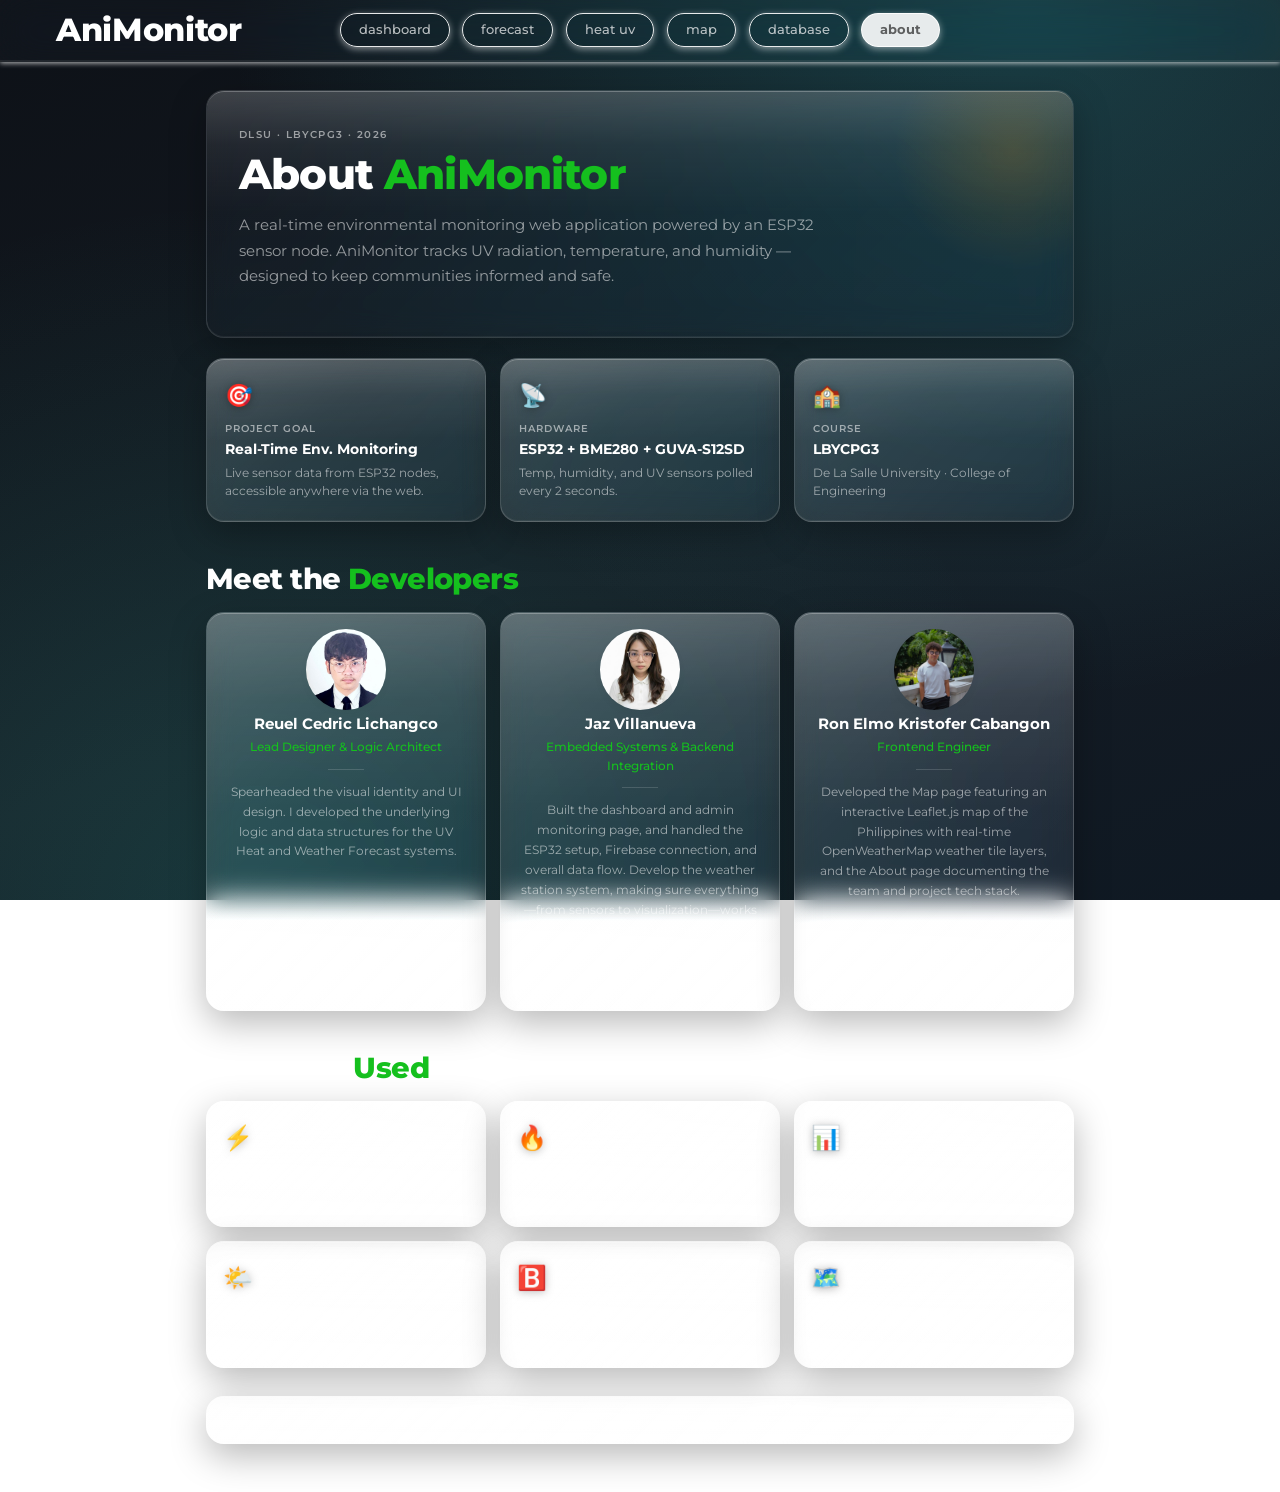
==== about.html @ 3cd56516 "move site to root for github pages" ====
<!DOCTYPE html>
<html lang="en">
<head>
    <meta charset="UTF-8">
    <meta name="viewport" content="width=device-width, initial-scale=1.0">
    <title>AniMonitor — About</title>

    <link href="https://cdn.jsdelivr.net/npm/bootstrap@5.3.3/dist/css/bootstrap.min.css" rel="stylesheet">
    <link href="https://fonts.googleapis.com/css2?family=Montserrat:wght@300;400;500;600;700;800;900&display=swap" rel="stylesheet">
    <link rel="stylesheet" href="https://cdnjs.cloudflare.com/ajax/libs/font-awesome/6.4.0/css/all.min.css">
    <link rel="stylesheet" href="css/navbar.css">
    <link rel="stylesheet" href="css/about.css">
</head>
<body>

    <nav class="navbar navbar-expand-lg fixed-top">
        <div class="container-fluid px-3">
            <a href="dashboard.html" class="navbar-logo ms-4">AniMonitor</a>

            <button class="navbar-toggler ms-auto" type="button"
                    data-bs-toggle="collapse" data-bs-target="#navbarMenu"
                    aria-controls="navbarMenu" aria-expanded="false" aria-label="Toggle navigation">
                <span class="navbar-toggler-icon"></span>
            </button>

            <div class="collapse navbar-collapse" id="navbarMenu">
                <ul class="navbar-menu mx-auto mt-2 mt-lg-0">
                    <li><a href="dashboard.html">dashboard</a></li>
                    <li><a href="weather-forecast.html">forecast</a></li>
                    <li><a href="uv-heat.html">heat uv</a></li>
                    <li><a href="map.html">map</a></li>
                    <li><a href="admin-database.html">database</a></li>
                    <li><a href="about.html" class="active">about</a></li>
                </ul>
            </div>
        </div>
    </nav>

    <div class="page-wrapper">

        <section class="hero-section glass">
            <div class="hero-eyebrow">DLSU · LBYCPG3 · 2026</div>
            <h1 class="hero-title">About <span class="accent">AniMonitor</span></h1>
            <p class="hero-desc">
                A real-time environmental monitoring web application powered by an ESP32 sensor node.
                AniMonitor tracks UV radiation, temperature, and humidity — designed to keep communities
                informed and safe.
            </p>
            <!--
            <div class="hero-tags">
                <span class="tag">☀️ UV Index</span>
                <span class="tag">🌡️ Temperature</span>
                <span class="tag">💧 Humidity</span>
                <span class="tag">📡 ESP32</span>
                <span class="tag">🔥 Firebase</span>
            </div>
            -->
        </section>

        <div class="info-row">

            <div class="glass info-card">
                <div class="info-icon">🎯</div>
                <div class="info-label">Project Goal</div>
                <div class="info-value">Real-Time Env. Monitoring</div>
                <div class="info-sub">Live sensor data from ESP32 nodes, accessible anywhere via the web.</div>
            </div>

            <div class="glass info-card">
                <div class="info-icon">📡</div>
                <div class="info-label">Hardware</div>
                <div class="info-value">ESP32 + BME280 + GUVA-S12SD</div>
                <div class="info-sub">Temp, humidity, and UV sensors polled every 2 seconds.</div>
            </div>

            <div class="glass info-card">
                <div class="info-icon">🏫</div>
                <div class="info-label">Course</div>
                <div class="info-value">LBYCPG3</div>
                <div class="info-sub">De La Salle University · College of Engineering</div>
            </div>

        </div>

        <section class="section-header">
            <h2 class="section-title">Meet the <span class="accent">Developers</span></h2>
        </section>

        <div class="team-row">

            <!-- Reuel -->
            <div class="glass member-card">
                <div class="member-avatar">
                    <img src="about-images/Lichangco.jpg" alt="RL" style="width: 130%; height: 130%; border-radius: 50%; object-fit: cover;">    
                </div>
                <div class="member-name">Reuel Cedric Lichangco</div>
                <div class="member-role">Lead Designer & Logic Architect</div>
                <div class="member-divider"></div>
                <div class="member-bio">Spearheaded the visual identity and UI design. I developed the underlying 
        logic and data structures for the UV Heat and Weather Forecast systems.</div>
                <div class="member-links">
                    <a href="https://github.com/Tentabros" class="member-link" aria-label="GitHub"><i class="fab fa-github"></i></a>
                    <a href="#" class="member-link" aria-label="LinkedIn"><i class="fab fa-linkedin"></i></a>
                    <a href="mailto:reuel_cedric_lichangco@dlsu.edu.ph" class="member-link" aria-label="Email"><i class="far fa-envelope"></i></a>
                </div>
            </div>

            <!-- Jaz -->
            <div class="glass member-card">
                <div class="member-avatar">
                    <img src="about-images/Villanueva.jpg" alt="Jaz" style="width: 130%; height: 130%; border-radius: 50%; object-fit: cover;">
                </div>
                <div class="member-name">Jaz Villanueva</div>
                <div class="member-role">Embedded Systems & Backend Integration</div>
                <div class="member-divider"></div>
                <div class="member-bio">Built the dashboard and admin monitoring page, and handled the ESP32 setup, 
                    Firebase connection, and overall data flow. Develop the weather station system, making sure everything—from sensors to visualization—works smoothly together.</div>
                <div class="member-links">
                    <a href="https://github.com/JazVVillanueva" class="member-link" aria-label="GitHub"><i class="fab fa-github"></i></a>
                    <a href="https://www.linkedin.com/in/jaz-villanueva-2683652b9?utm_source=share_via&utm_content=profile&utm_medium=member_ios" class="member-link" aria-label="LinkedIn"><i class="fab fa-linkedin"></i></a>
                    <a href="mailto:jaz_villanueva@dsu.edu.ph" class="member-link" aria-label="Email"><i class="far fa-envelope"></i></a>
                </div>
            </div>

            <!-- Krisoff -->
            <div class="glass member-card">
                <div class="member-avatar">
                    <img src="about-images/Cabangon.jpg" alt="RL" style="width: 130%; height: 130%; border-radius: 50%; object-fit: cover;">
                </div>
                <div class="member-name">Ron Elmo Kristofer Cabangon</div>
                <div class="member-role">Frontend Engineer</div>
                <div class="member-divider"></div>
                <div class="member-bio">Developed the Map page featuring an interactive Leaflet.js map of the Philippines 
        with real-time OpenWeatherMap weather tile layers, and the About page documenting the team and project tech stack.</div>
                <div class="member-links">
                    <a href="https://github.com/kristoffcab123" class="member-link" aria-label="GitHub"><i class="fab fa-github"></i></a>
                    <a href="https://www.linkedin.com/in/kristoffcabangon/" class="member-link" aria-label="LinkedIn"><i class="fab fa-linkedin"></i></a>
                    <a href="mailto:ron_cabangon@dsu.edu.ph" class="member-link" aria-label="Email"><i class="far fa-envelope"></i></a>
                </div>
            </div>

        </div>

        <section class="section-header">
            <h2 class="section-title">What We <span class="accent">Used</span></h2>
        </section>

        <div class="tech-row">

            <div class="glass tech-card">
                <div class="tech-icon">⚡</div>
                <div class="tech-name">ESP32</div>
                <div class="tech-desc">Microcontroller · Sensor Node</div>
            </div>

            <div class="glass tech-card">
                <div class="tech-icon">🔥</div>
                <div class="tech-name">Firebase</div>
                <div class="tech-desc">Realtime Database · Cloud</div>
            </div>

            <div class="glass tech-card">
                <div class="tech-icon">📊</div>
                <div class="tech-name">Chart.js</div>
                <div class="tech-desc">Data Visualization</div>
            </div>

            <div class="glass tech-card">
                <div class="tech-icon">🌤️</div>
                <div class="tech-name">OpenWeather API</div>
                <div class="tech-desc">Weather Forecast Data</div>
            </div>

            <div class="glass tech-card">
                <div class="tech-icon">🅱️</div>
                <div class="tech-name">Bootstrap 5</div>
                <div class="tech-desc">Responsive UI Framework</div>
            </div>

            <div class="glass tech-card">
                <div class="tech-icon">🗺️</div>
                <div class="tech-name">OpenWeatherMap</div>
                <div class="tech-desc">Interactive Map · Weather Tile Layers</div>
            </div>

        </div>

        <footer class="about-footer glass">
            <span>AniMonitor &copy; 2026 &nbsp;·&nbsp; LBYCPG3 &nbsp;·&nbsp; De La Salle University</span>
        </footer>

    </div>

    <script src="https://cdn.jsdelivr.net/npm/bootstrap@5.3.3/dist/js/bootstrap.bundle.min.js"></script>

</body>
</html>
---- css/navbar.css ----
*, *::before, *::after{
    box-sizing: border-box;
    margin: 0;
    padding: 0;
}

:root{
    --glass-bg: rgba(40, 40, 40, 0.72);
    --glass-bg-dark:  rgba(28, 28, 28, 0.80);
    --glass-border:   rgba(255, 255, 255, 0.09);
    --glass-border2:  rgba(255, 255, 255, 0.14);
    --text-primary:   #ffffff;
    --text-secondary: rgba(255,255,255,0.55);
    --nav-active-bg:  rgba(255,255,255,0.18);
    --card-radius:    18px;
    --card-radius-sm: 14px;
}
/*===================================================
                        navbar     
===================================================*/
.navbar{
    padding: 0 1.5rem;
    min-height: 62px;
    background: rgb(255, 255, 255, 0.02);
    backdrop-filter: blur(20px) saturate(1.3);
    -webkit-backdrop-filter: blur(20px);
    border-bottom: 2px solid rgba(255,255,255,0.07);
    box-shadow: 0 1.5px 5px rgb(255, 255, 255, 0.65);

}

.navbar-logo{
    font-size: 2rem;
    font-weight: 800;
    color: var(--text-primary);
    letter-spacing: -0.02rem;
    text-decoration: none;
    flex-shrink: 0;
}

.navbar-menu {
    display: flex;
    flex-direction: row;
    gap: 0.8rem;
    list-style: none;
    margin: 0; 
    padding: 0;

    align-items: center;
    
}

.navbar-menu li a{
    display: block;
    padding: 6px 18px;
    border-radius: 45px;
    border: 1px solid rgba(255,255,255,0.9);
    box-shadow: 0 2px 7px rgb(255, 255, 255, 0.5);
    font-size: 0.82rem;
    font-weight: 500;
    color: rgba(255,255,255,0.7);
    text-decoration: none;
    transition: all 0.5s;
    white-space: nowrap;
}

.navbar-menu li a:hover{
    background: rgba(255,255,255,0.9);
    color: var(--glass-bg);
    font-weight: bold;
}

.navbar-menu li a.active{
    background: rgba(255,255,255,0.9);
    color: var(--glass-bg);
    font-weight: bold;
    border-color: rgba(255, 255, 255, 0.932);
}

.navbar-toggler{
    border: 1px solid rgba(255,255,255,0.02);
    padding: 4px 8px;
    transition: border-color 0.15s ease-in-out, box-shadow 0.15s ease-in-out;
}

.navbar-toggler-icon{
    filter: invert(1);
}

.navbar-collapse{
    background: rgba(255,255,255,0.02);
    border-radius: 0 0 14px 14px;
    padding: 0.15rem 0.5rem;
    display: flex;
    justify-content: center; 
    width: 100%;
}

.navbar-toggler:focus, .navbar-toggler:active, .navbar-toggler-icon:focus{
    outline: none;
    box-shadow: 0 0 0 0.25rem rgba(255, 255, 255, 0.25); 
    border-color: rgba(255, 255, 255, 0.5);
}

/* navbar collapse animations*/
.collapsing {
    transition: height 0.4s ease-in-out; 
}

.collapse.show {
    opacity: 1;
    transition: height 0.4s ease-in-out; 
}


@media (min-width: 990px){
    .navbar-collapse{
        background: transparent;
        padding: 0;
        border-radius: 0;
        justify-content: center;
    }

    .navbar-menu{
        padding: 0;
        flex-direction: row;
        justify-content: center;
    }

    .navbar-logo {
        position: absolute;
        left: 2rem;
    }
}

@media (max-width: 991px){
    .navbar-menu li a{
        padding: 4px 14px;
        font-size: 0.74rem;
        border-radius: 30px;
    }
    .navbar-collapse.show .navbar-menu li {
        animation: slideIn 0.6s ease forwards;
    }

    @keyframes slideIn {
        from {
            opacity: 0.5;
            transform: translateY(0px);
        }
        to {
            opacity: 1;
            transform: translateY(0px);
        }
    }
}
---- css/about.css ----
/* ═══════════════════════════════════════════════════════════════
   about.css  —  AniMonitor · About Page
═══════════════════════════════════════════════════════════════ */

:root {
    --glass-bg:        rgba(40, 40, 40, 0.72);
    --glass-border:    rgba(255, 255, 255, 0.18);
    --glass-highlight: rgba(255, 255, 255, 0.26);
    --text-primary:    #ffffff;
    --text-secondary:  rgba(255, 255, 255, 0.55);
    --accent:          #15c01e;
    --card-radius:     18px;
    --card-radius-sm:  14px;
}

html, body {
    min-height: 100vh;
    font-family: 'Montserrat', sans-serif;
    color: var(--text-primary);
    overflow-x: hidden;
}

body {
    background:
        radial-gradient(ellipse at 80% 0%,   rgba(53, 201, 206, 0.22) 0%, transparent 55%),
        radial-gradient(ellipse at 20% 100%,  rgba(48, 192, 173, 0.18) 0%, transparent 55%),
        linear-gradient(160deg, #0d1117 0%, #161c24 60%, #0f1923 100%);
    background-attachment: fixed;
}

.glass {
    position: relative;
    isolation: isolate;
    overflow: hidden;
    background:
        linear-gradient(135deg,
            rgba(255, 255, 255, 0.16) 0%,
            rgba(255, 255, 255, 0.09) 40%,
            rgba(255, 255, 255, 0.04) 100%);
    backdrop-filter: blur(14px) saturate(1.4) brightness(1.06);
    -webkit-backdrop-filter: blur(14px) saturate(1.4) brightness(1.06);
    border: 1px solid var(--glass-border);
    border-radius: var(--card-radius);
    box-shadow:
        0 12px 36px rgba(0, 0, 0, 0.28),
        inset 0 1px 0 var(--glass-highlight),
        inset 0 -1px 0 rgba(255, 255, 255, 0.06);
}

.glass::before {
    content: '';
    position: absolute;
    inset: 0;
    border-radius: inherit;
    background:
        linear-gradient(180deg,
            rgba(255, 255, 255, 0.20) 0%,
            rgba(255, 255, 255, 0.08) 22%,
            rgba(255, 255, 255, 0.02) 50%,
            rgba(255, 255, 255, 0.01) 100%);
    pointer-events: none;
    z-index: 0;
}

.glass > * { position: relative; z-index: 1; }

.page-wrapper {
    max-width: 900px;
    margin: 0 auto;
    padding: 90px 16px 48px;
}

.hero-section {
    padding: 36px 32px 28px;
    margin-bottom: 20px;
    background:
        linear-gradient(135deg,
            rgba(18, 22, 28, 0.42) 0%,
            rgba(22, 28, 36, 0.32) 50%,
            rgba(26, 34, 44, 0.22) 100%);
    border-color: rgba(255, 255, 255, 0.14);
}

.hero-section::after {
    content: '';
    position: absolute;
    top: -60px;
    right: -60px;
    width: 240px;
    height: 240px;
    border-radius: 50%;
    background: radial-gradient(circle, rgba(255, 149, 0, 0.16), transparent 70%);
    pointer-events: none;
    z-index: 0;
}

.hero-eyebrow {
    font-size: 10px;
    font-weight: 600;
    letter-spacing: 0.14em;
    text-transform: uppercase;
    color: var(--text-secondary);
    margin-bottom: 10px;
}

.hero-title {
    font-size: clamp(1.8rem, 4vw, 2.6rem);
    font-weight: 800;
    line-height: 1.1;
    margin-bottom: 14px;
    letter-spacing: -0.02em;
    color: var(--text-primary);
}

.hero-title .accent { color: var(--accent); }

.hero-desc {
    font-size: 0.95rem;
    font-weight: 400;
    color: var(--text-secondary);
    line-height: 1.7;
    max-width: 600px;
    margin-bottom: 20px;
}

.hero-tags {
    display: flex;
    flex-wrap: wrap;
    gap: 8px;
}

.tag {
    display: inline-block;
    padding: 5px 14px;
    border-radius: 50px;
    font-size: 0.76rem;
    font-weight: 600;
    background: rgba(255, 255, 255, 0.10);
    border: 1px solid rgba(255, 255, 255, 0.18);
    color: rgba(255, 255, 255, 0.85);
    letter-spacing: 0.02em;
    box-shadow: inset 0 1px 0 rgba(255, 255, 255, 0.10);
    transition: background 0.2s, transform 0.2s;
}

.tag:hover {
    background: rgba(255, 255, 255, 0.18);
    transform: translateY(-2px);
}

.info-row {
    display: grid;
    grid-template-columns: repeat(3, 1fr);
    gap: 14px;
    margin-bottom: 40px;
}

.info-card {
    padding: 20px 18px;
    transition: transform 0.22s ease;
}

.info-card:hover { transform: translateY(-4px); }

.info-icon {
    font-size: 1.4rem;
    margin-bottom: 8px;
    filter: drop-shadow(0 1px 4px rgba(0, 0, 0, 0.3));
}

.info-label {
    font-size: 10px;
    font-weight: 600;
    letter-spacing: 0.10em;
    text-transform: uppercase;
    color: var(--text-secondary);
    margin-bottom: 4px;
}

.info-value {
    font-size: 0.88rem;
    font-weight: 700;
    color: var(--text-primary);
    margin-bottom: 6px;
    line-height: 1.3;
}

.info-sub {
    font-size: 0.76rem;
    color: var(--text-secondary);
    line-height: 1.5;
}

.section-header {
    margin-bottom: 16px;
}

.section-eyebrow {
    font-size: 10px;
    font-weight: 600;
    letter-spacing: 0.14em;
    text-transform: uppercase;
    color: var(--text-secondary);
    margin-bottom: 6px;
}

.section-title {
    font-size: clamp(1.3rem, 3vw, 1.8rem);
    font-weight: 800;
    letter-spacing: -0.02em;
    color: var(--text-primary);
}

.section-title .accent { color: var(--accent); }

.team-row {
    display: grid;
    grid-template-columns: repeat(3, 1fr);
    gap: 14px;
    margin-bottom: 40px;
}

.member-card {
    padding: 24px 20px 20px;
    display: flex;
    flex-direction: column;
    align-items: center;
    text-align: center;
    transition: transform 0.25s ease;
}

.member-card:hover { transform: translateY(-5px); }

.member-avatar {
    width: 64px;
    height: 64px;
    border-radius: 50%;
    display: flex;
    align-items: center;
    justify-content: center;
    font-size: 1.2rem;
    font-weight: 800;
    color: var(--text-primary);
    letter-spacing: 0.02em;
    margin-bottom: 14px;
    background:
        linear-gradient(145deg,
            rgba(255, 255, 255, 0.28) 0%,
            rgba(255, 255, 255, 0.12) 50%,
            rgba(255, 255, 255, 0.06) 100%);
    border: 1px solid rgba(255, 255, 255, 0.30);
    box-shadow:
        0 4px 14px rgba(0, 0, 0, 0.18),
        inset 0 1px 0 rgba(255, 255, 255, 0.32);
    backdrop-filter: blur(8px);
    -webkit-backdrop-filter: blur(8px);
}

.member-name {
    font-size: 0.92rem;
    font-weight: 700;
    color: var(--text-primary);
    margin-bottom: 4px;
    line-height: 1.3;
}

.member-role {
    font-size: 0.76rem;
    font-weight: 500;
    color: var(--accent);
    min-height: 18px;
}

.member-divider {
    width: 36px;
    height: 1px;
    background: rgba(255, 255, 255, 0.15);
    margin: 12px auto;
}

.member-bio {
    font-size: 0.78rem;
    color: var(--text-secondary);
    line-height: 1.6;
    flex: 1;
    min-height: 36px;
}

.member-links {
    display: flex;
    gap: 10px;
    margin-top: 16px;
}

.member-link {
    display: flex;
    align-items: center;
    justify-content: center;
    width: 34px;
    height: 34px;
    border-radius: 50%;
    font-size: 0.9rem;
    color: rgba(255, 255, 255, 0.70);
    background: rgba(255, 255, 255, 0.08);
    border: 1px solid rgba(255, 255, 255, 0.14);
    text-decoration: none;
    transition: background 0.2s, color 0.2s, transform 0.2s;
    box-shadow: inset 0 1px 0 rgba(255, 255, 255, 0.08);
}

.member-link:hover {
    background: rgba(255, 255, 255, 0.18);
    color: var(--text-primary);
    transform: translateY(-2px);
}

.tech-row {
    display: grid;
    grid-template-columns: repeat(3, 1fr);
    gap: 14px;
    margin-bottom: 28px;
}

.tech-card {
    padding: 18px 16px;
    display: flex;
    flex-direction: column;
    align-items: flex-start;
    gap: 6px;
    transition: transform 0.22s ease;
}

.tech-card:hover { transform: translateY(-3px); }

.tech-icon {
    font-size: 1.5rem;
    margin-bottom: 2px;
    filter: drop-shadow(0 1px 4px rgba(0, 0, 0, 0.25));
}

.tech-name {
    font-size: 0.90rem;
    font-weight: 700;
    color: var(--text-primary);
}

.tech-desc {
    font-size: 0.74rem;
    color: var(--text-secondary);
    line-height: 1.4;
}

.about-footer {
    text-align: center;
    padding: 14px 20px;
    font-size: 0.78rem;
    color: var(--text-secondary);
    font-weight: 500;
    letter-spacing: 0.02em;
}

@media (max-width: 768px) {
    .page-wrapper { padding: 80px 12px 40px; }

    .info-row        { grid-template-columns: 1fr; }
    .team-row        { grid-template-columns: 1fr; }
    .tech-row        { grid-template-columns: repeat(2, 1fr); }

    .hero-section    { padding: 24px 20px 20px; }
    .hero-title      { font-size: 1.8rem; }
}

@media (max-width: 480px) {
    .tech-row        { grid-template-columns: 1fr; }
    .member-card     { padding: 20px 16px; }
}
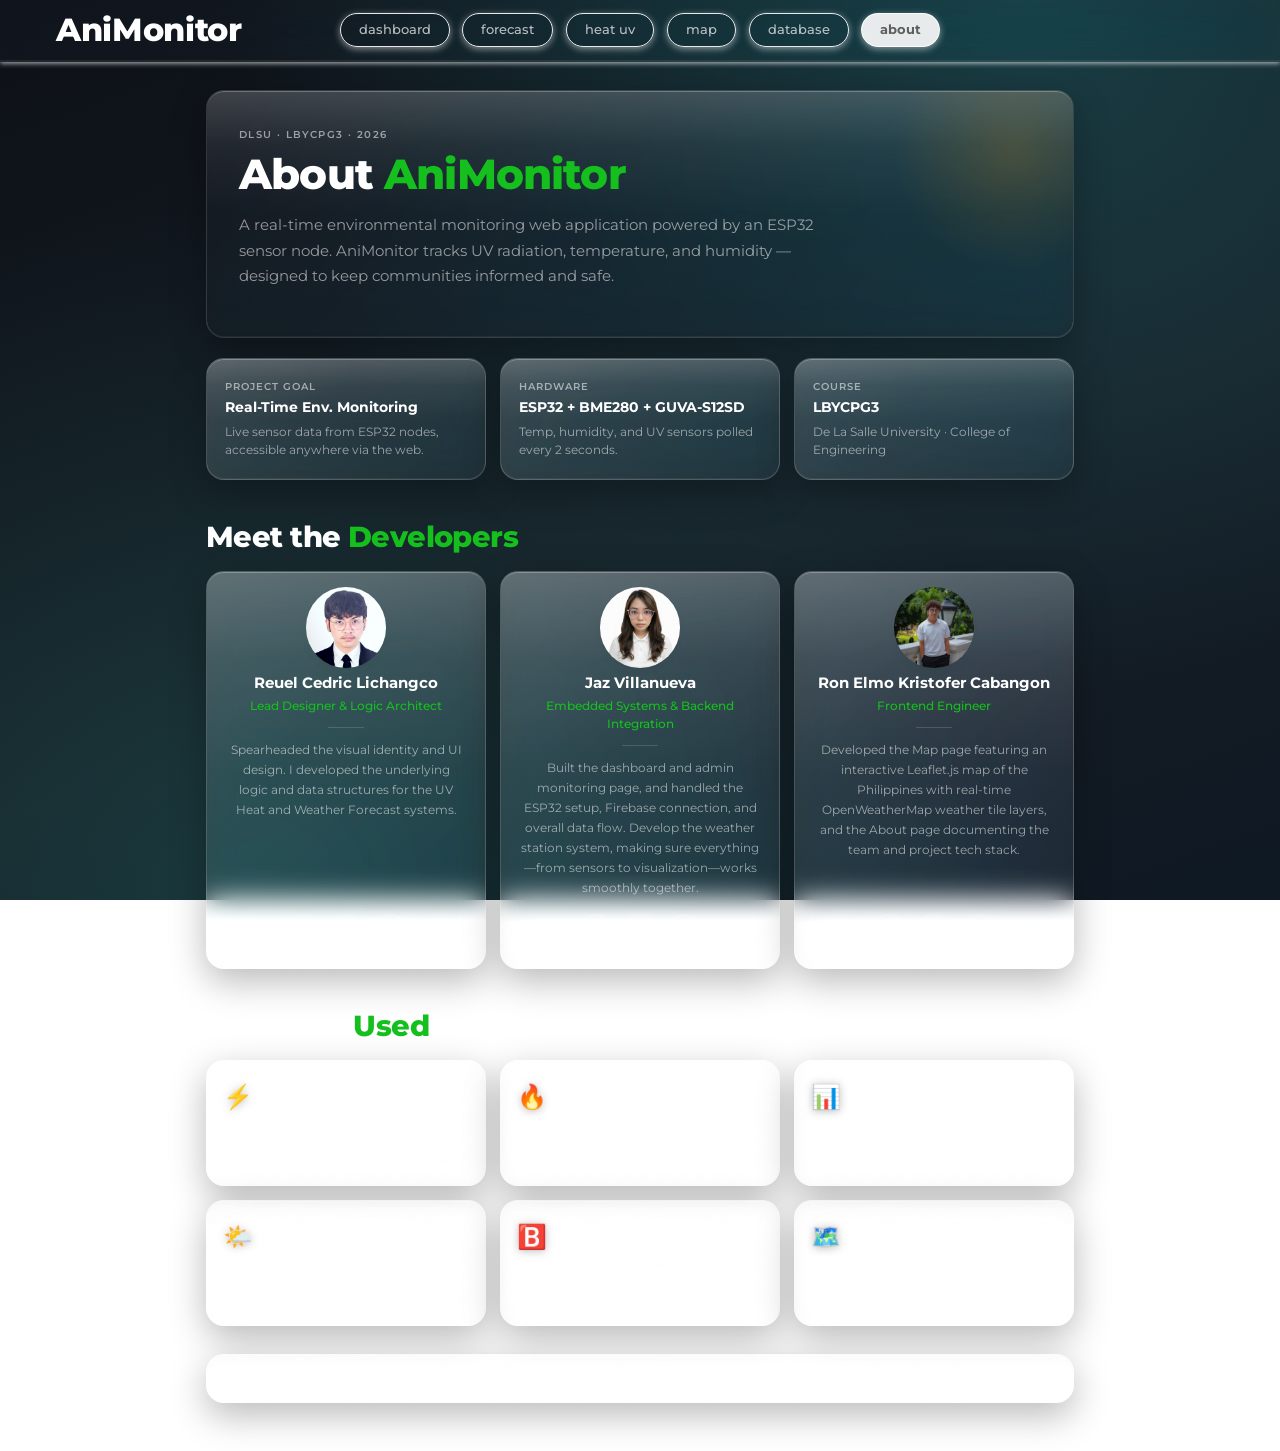
==== commit a23df6ee: "dashboard revisions and fixed glitching ui for other pages" ====
--- a/about.html
+++ b/about.html
@@ -15,7 +15,7 @@
 
     <nav class="navbar navbar-expand-lg fixed-top">
         <div class="container-fluid px-3">
-            <a href="dashboard.html" class="navbar-logo ms-4">AniMonitor</a>
+            <a href="index.html" class="navbar-logo ms-4">AniMonitor</a>
 
             <button class="navbar-toggler ms-auto" type="button"
                     data-bs-toggle="collapse" data-bs-target="#navbarMenu"
@@ -25,7 +25,7 @@
 
             <div class="collapse navbar-collapse" id="navbarMenu">
                 <ul class="navbar-menu mx-auto mt-2 mt-lg-0">
-                    <li><a href="dashboard.html">dashboard</a></li>
+                    <li><a href="index.html">dashboard</a></li>
                     <li><a href="weather-forecast.html">forecast</a></li>
                     <li><a href="uv-heat.html">heat uv</a></li>
                     <li><a href="map.html">map</a></li>
@@ -60,21 +60,18 @@
         <div class="info-row">
 
             <div class="glass info-card">
-                <div class="info-icon">🎯</div>
                 <div class="info-label">Project Goal</div>
                 <div class="info-value">Real-Time Env. Monitoring</div>
                 <div class="info-sub">Live sensor data from ESP32 nodes, accessible anywhere via the web.</div>
             </div>
 
             <div class="glass info-card">
-                <div class="info-icon">📡</div>
                 <div class="info-label">Hardware</div>
                 <div class="info-value">ESP32 + BME280 + GUVA-S12SD</div>
                 <div class="info-sub">Temp, humidity, and UV sensors polled every 2 seconds.</div>
             </div>
 
             <div class="glass info-card">
-                <div class="info-icon">🏫</div>
                 <div class="info-label">Course</div>
                 <div class="info-value">LBYCPG3</div>
                 <div class="info-sub">De La Salle University · College of Engineering</div>
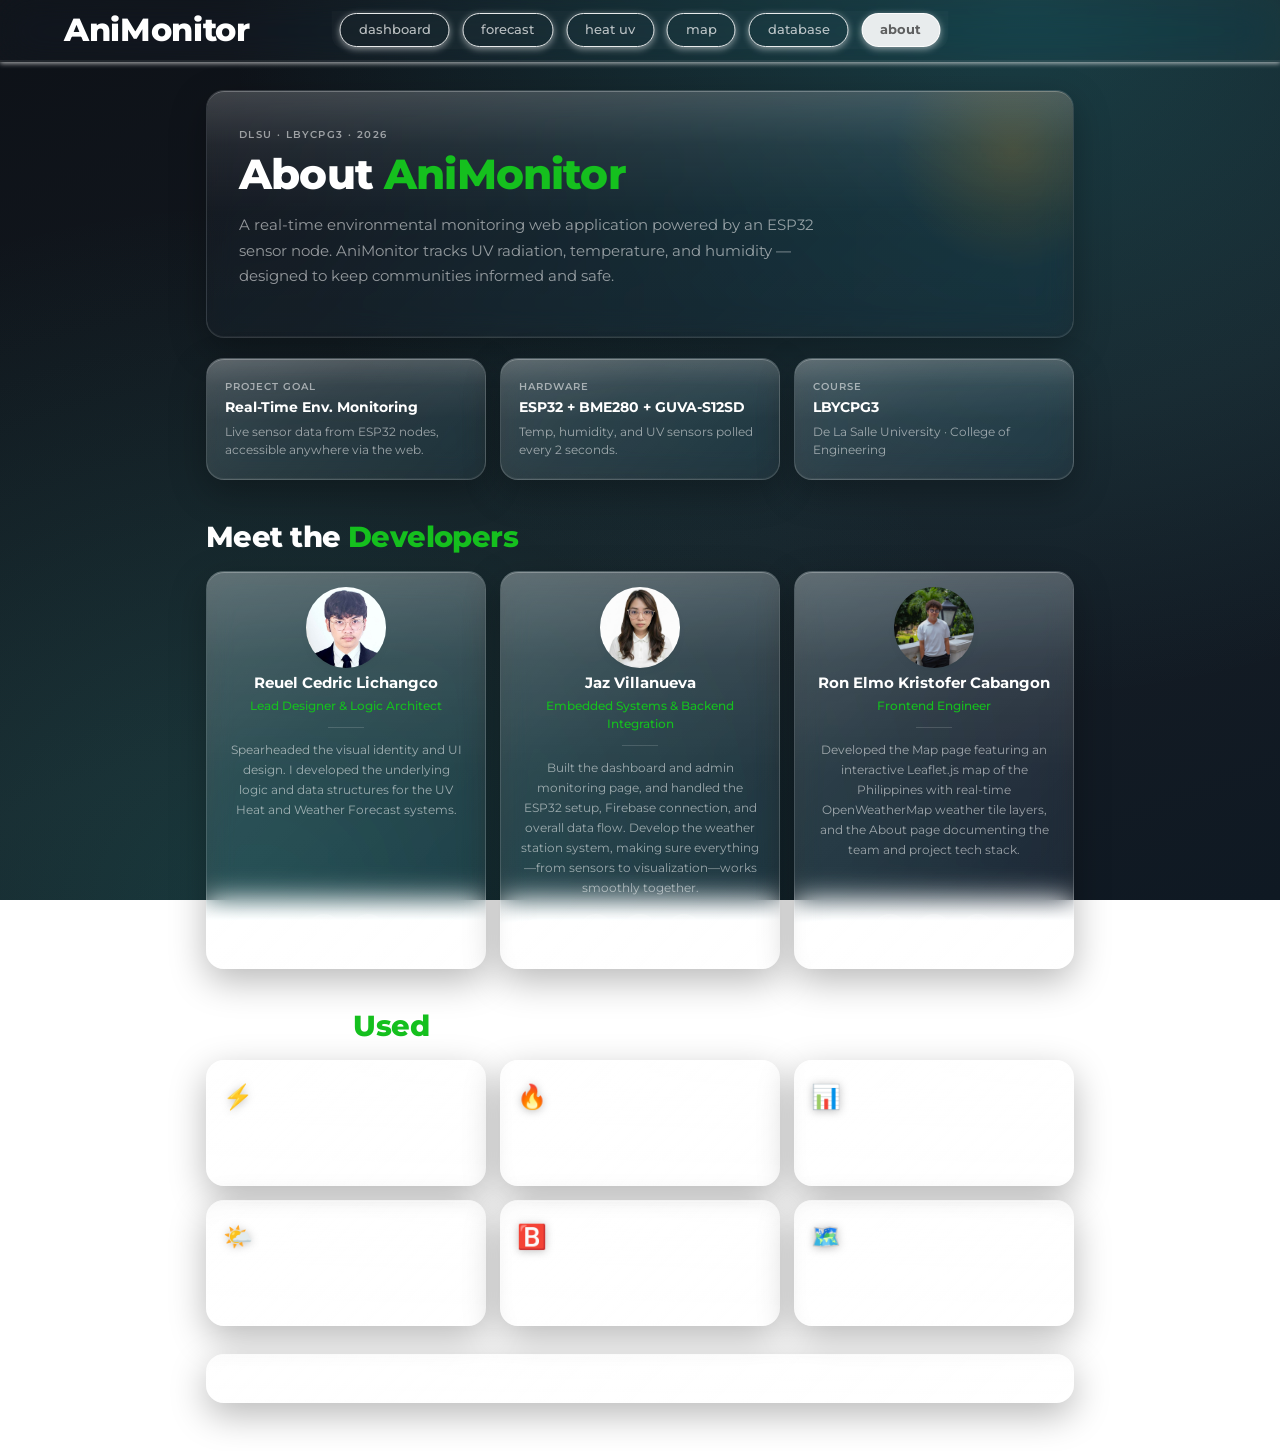
==== commit 646dfa4c: "updated font" ====
--- a/about.html
+++ b/about.html
@@ -97,7 +97,6 @@
         logic and data structures for the UV Heat and Weather Forecast systems.</div>
                 <div class="member-links">
                     <a href="https://github.com/Tentabros" class="member-link" aria-label="GitHub"><i class="fab fa-github"></i></a>
-                    <a href="#" class="member-link" aria-label="LinkedIn"><i class="fab fa-linkedin"></i></a>
                     <a href="mailto:reuel_cedric_lichangco@dlsu.edu.ph" class="member-link" aria-label="Email"><i class="far fa-envelope"></i></a>
                 </div>
             </div>
--- a/css/navbar.css
+++ b/css/navbar.css
@@ -112,32 +112,58 @@
     transition: height 0.4s ease-in-out; 
 }
 
-
-@media (min-width: 990px){
-    .navbar-collapse{
-        background: transparent;
-        padding: 0;
-        border-radius: 0;
-        justify-content: center;
+@media (min-width: 992px) {
+    .navbar .container-fluid {
+        position: relative; 
     }
 
-    .navbar-menu{
-        padding: 0;
-        flex-direction: row;
+    .navbar-collapse {
+        position: absolute;
+        left: 50%;
+        transform: translateX(-50%);
+        width: auto;
         justify-content: center;
-    }
-
-    .navbar-logo {
-        position: absolute;
-        left: 2rem;
     }
 }
 
-@media (max-width: 991px){
+
+@media (max-width: 1100px){
+    .navbar-collapse {
+        overflow-x: auto;
+        overflow-y: hidden;
+        padding: 0.15rem 0.5rem;
+        scroll-behavior: smooth;
+        -webkit-overflow-scrolling: touch;
+    }
+
+    .navbar-collapse::-webkit-scrollbar {
+        height: 4px;
+    }
+
+    .navbar-collapse::-webkit-scrollbar-track {
+        background: rgba(255, 255, 255, 0.05);
+        border-radius: 10px;
+    }
+
+    .navbar-collapse::-webkit-scrollbar-thumb {
+        background: rgba(255, 255, 255, 0.2);
+        border-radius: 10px;
+    }
+
+    .navbar-collapse::-webkit-scrollbar-thumb:hover {
+        background: rgba(255, 255, 255, 0.3);
+    }
+
+    .navbar-menu {
+        flex-wrap: nowrap;
+        width: fit-content;
+    }
+
     .navbar-menu li a{
         padding: 4px 14px;
         font-size: 0.74rem;
         border-radius: 30px;
+        flex-shrink: 0;
     }
     .navbar-collapse.show .navbar-menu li {
         animation: slideIn 0.6s ease forwards;
